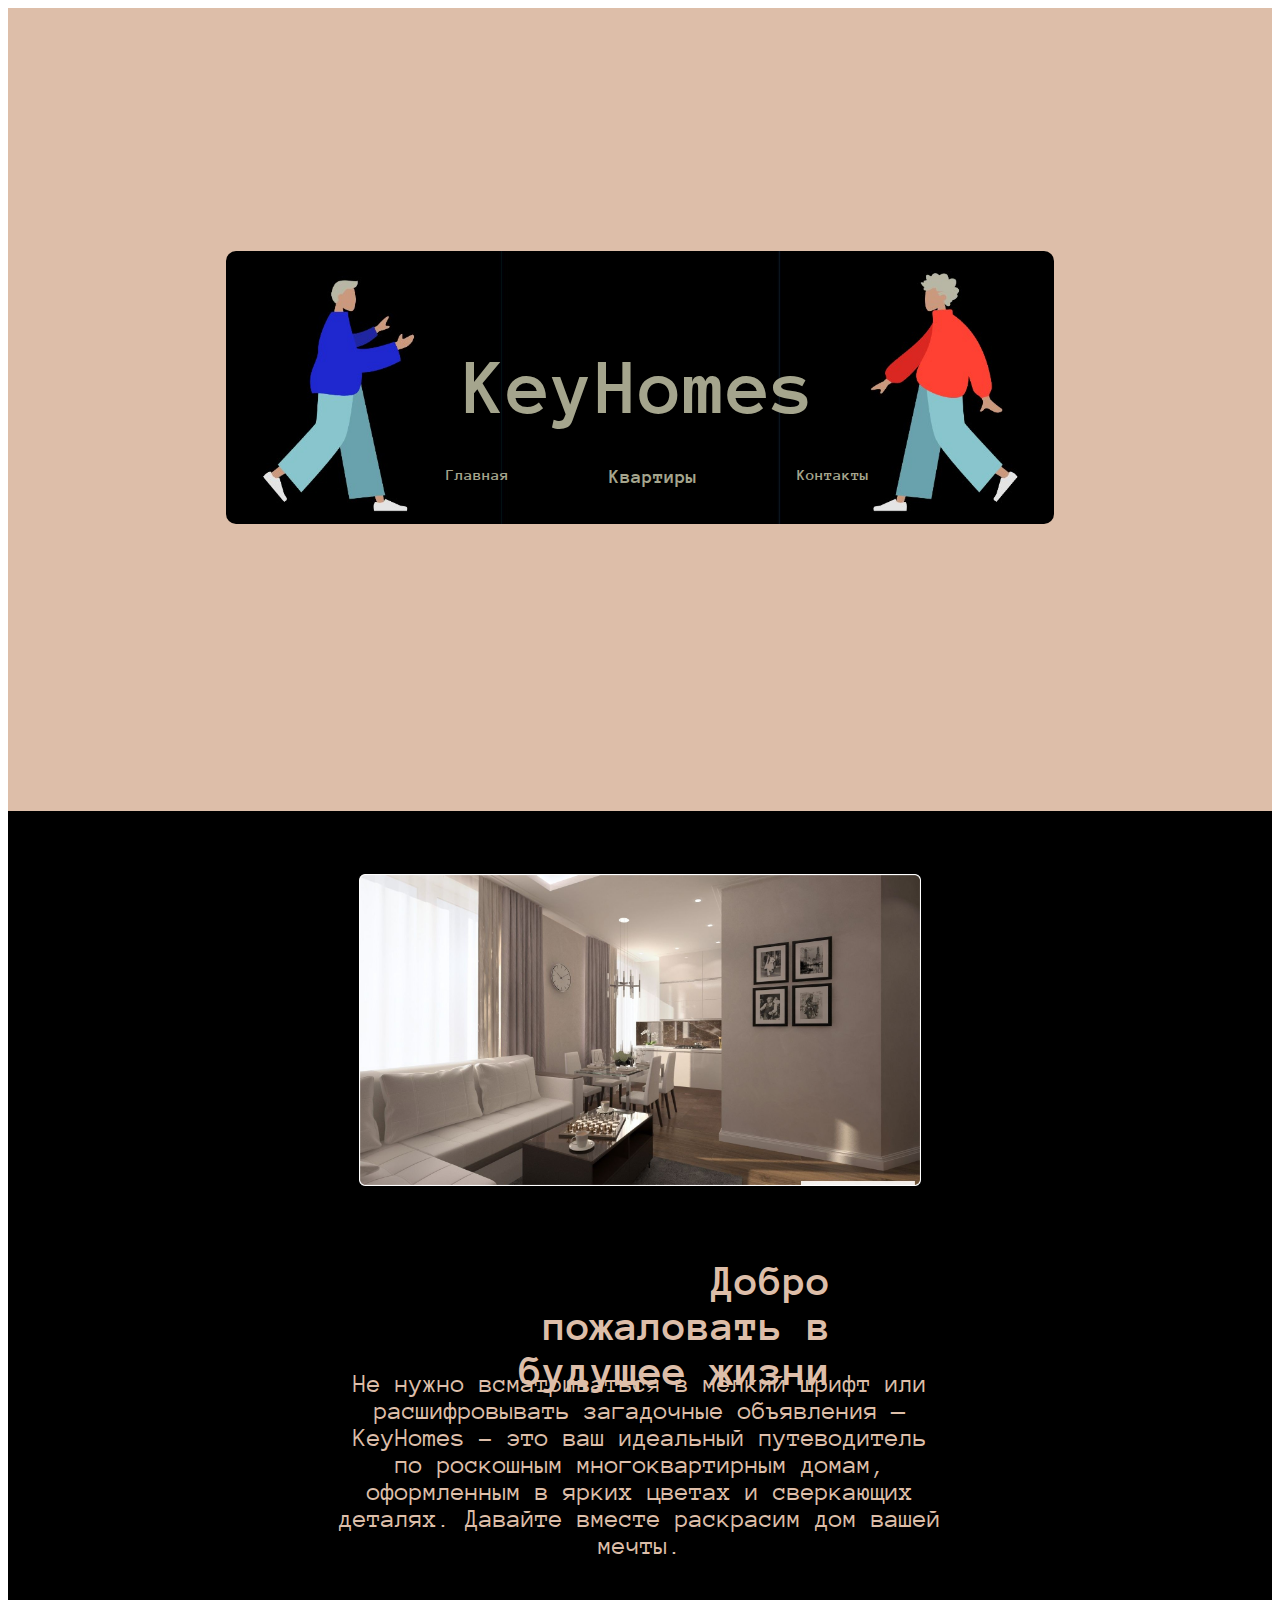
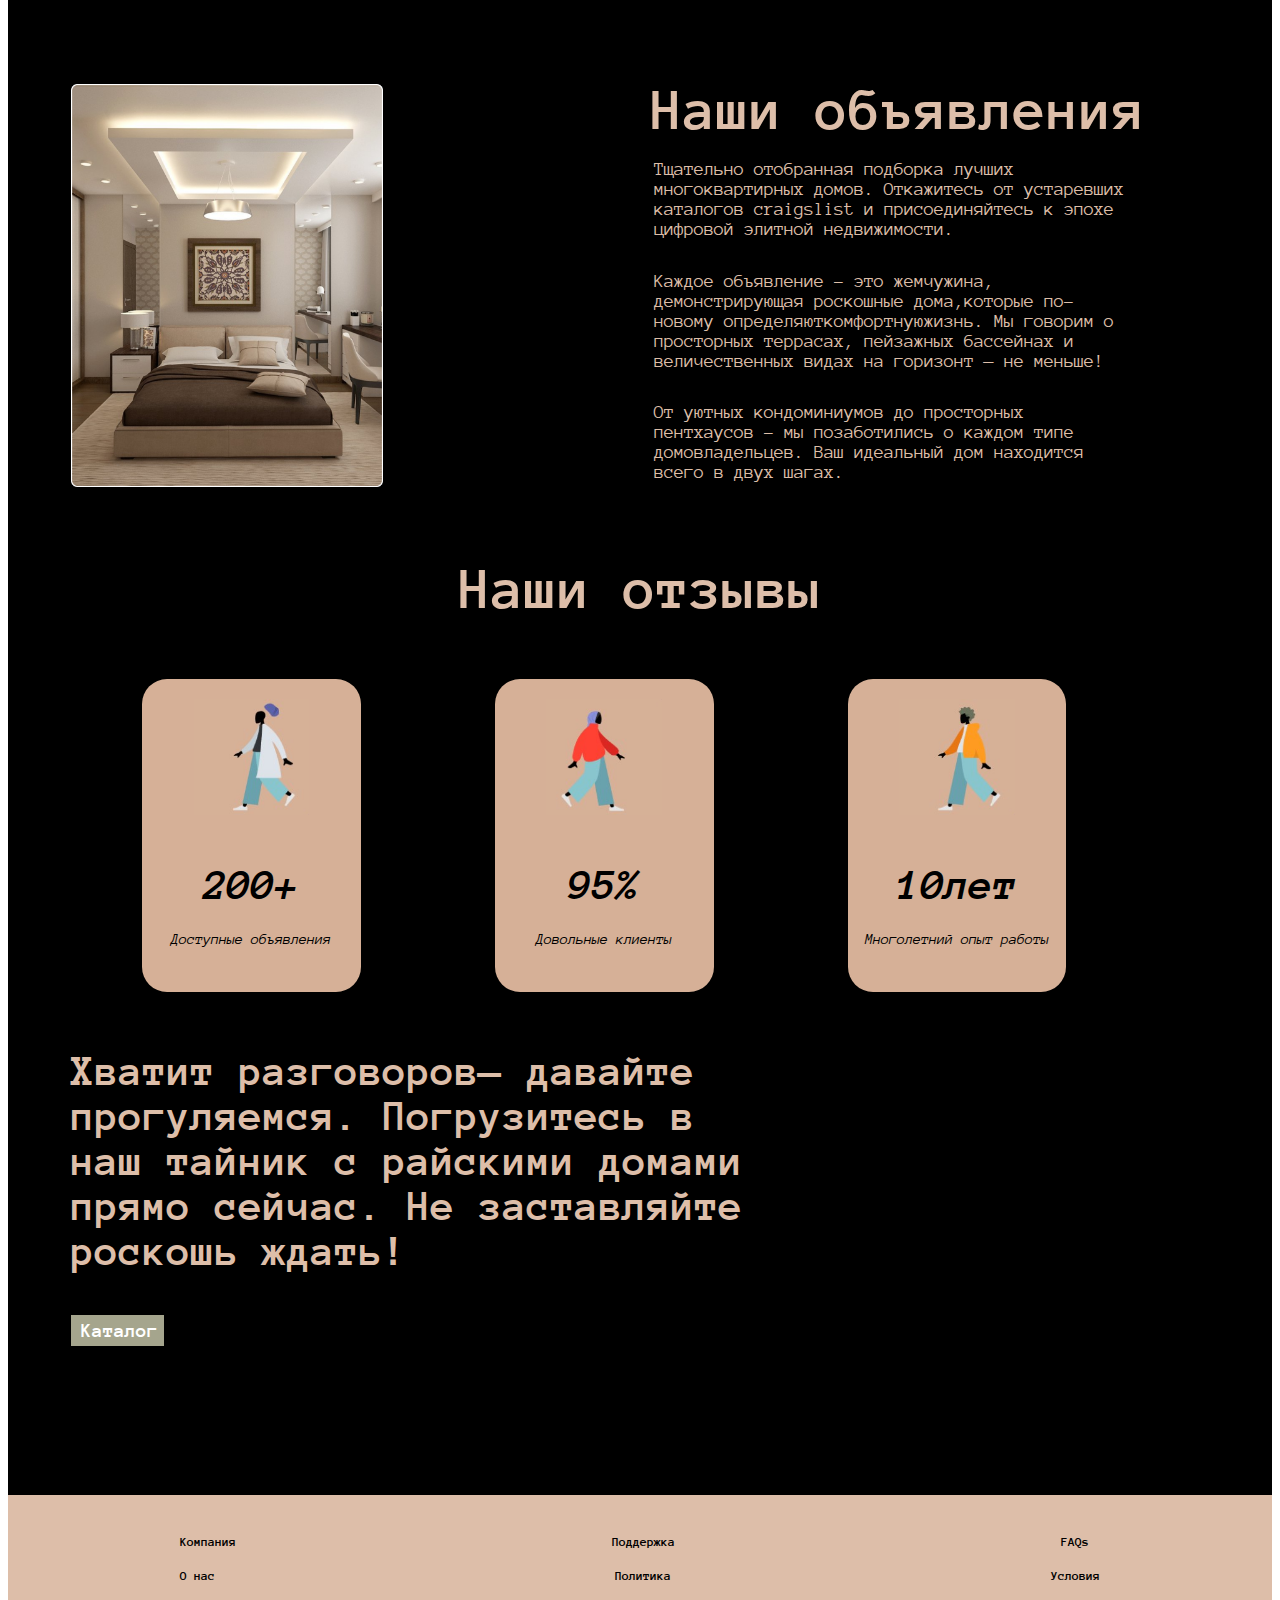
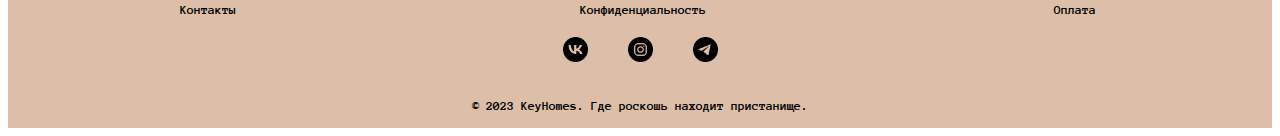
==== index.html @ 6731a64d "Add files via upload" ====
<!DOCTYPE html>
<html lang="en">
<head>
    <meta charset="UTF-8">
    <meta name="viewport" content="width=device-width, initial-scale=1.0">
    <title>KeyHomes</title>
    <link rel="stylesheet" href="style/stylemain.css">
</head>
<body>
    <div class="main">
        <div class="black">
            <p class="main-h">KeyHomes</p>
            <div class="main-nav">
                <ul class="ul-main">
                    <li class="nav-p">Главная</li>
                    <li class="nav-p"><a href="/indexsecond.html">Квартиры</a></li>
                    <li class="nav-p pp">Контакты</li>
                </ul>
            </div>
        </div>
        
    </div>
    <div class="info-first">
        <div class="first">
            <img src="image/fist.png" alt="first-img" class="first-img">
        </div>
        <div class="div-p1">
            <div class="iii">
                <p class="p11">Добро пожаловать
                    в будущее жизни</p>
            </div>
            <div class="ii">
                <p class="p1">Не нужно всматриваться
                    в мелкий шрифт или
                    расшифровывать загадочные
                    объявления — KeyHomes -
                    это ваш идеальный 
                    путеводитель по роскошным
                    многоквартирным домам,
                    оформленным в ярких цветах
                    и сверкающих деталях.
                    Давайте вместе раскрасим 
                    дом вашей мечты.</p>
            </div>
            
                
        </div>
        
        
    </div>
    <div class="anno">
        <div class="anno-img">
            <img src="image/anno.png" alt="" class="img-annno">
        </div>
        <div class="h2">
            <p class="h222" >Наши объявления</p>
        </div>
        <div class="gg">
            <p class="p2 gg"><br><br><br><br>Тщательно отобранная подборка
                лучших многоквартирных домов.
                Откажитесь от устаревших
                каталогов craigslist и
                присоединяйтесь к эпохе
                цифровой элитной недвижимости.</p>
            <p class="p22 gg">Каждое объявление - это жемчужина,
                демонстрирующая роскошные дома,которые
                по-новому определяюткомфортнуюжизнь.
                Мы говорим о просторных террасах,
                пейзажных бассейнах и величественных
                видах на горизонт — не меньше!</p>
            <p class="p222 gg">
                От уютных кондоминиумов до просторных
                пентхаусов - мы позаботились о каждом
                типе домовладельцев. Ваш идеальный дом
                находится всего в двух шагах.
            </p>
        </div>
        

    </div>
    <div class="reviews">
        <div class="h33">
            <p class="h3">Наши отзывы</p>
        </div>
        <div class="card">
            <div class="cards">
                <img src="image/1.png" alt="" class="cardss">
                <p class="card-p firstt">200+</p>
                <p class="card-pp firsttt">Доступные объявления</p>
            </div>
            <div class="cards">
                <img src="image/2.png" alt="" class="cardss">
                <p class="card-p second">95%</p>
                <p class="card-pp secondd">Довольные клиенты</p>
            </div>
            <div class="cards">
                <img src="image/3.png" alt="" class="cardss">
                <p class="card-p third">10лет</p>
                <p class="card-pp thirdd">Многолетний опыт работы</p>
            </div>
        </div>
    </div>
    <div class="catalog">
        <p class="catalog-p">Хватит разговоров—
            давайте прогуляемся.
            Погрузитесь в наш
            тайник с райскими
            домами прямо сейчас.
            Не заставляйте роскошь ждать!</p>
        <div class="cat-div">
            <p class="cat-p"><a class="aa" href="/indexsecond.html">Каталог</a></p>
        </div>
    </div>
    <footer class="fooo">
        <div class="foo">
            <div class="uli">
                <ul class="ull">
                    <li class="foo-ul1">Компания</li>
                    <li class="foo-ul1">О нас</li>
                    <li class="foo-ul1">Контакты</li>
                </ul>
            </div>
            <div class="h22 uli">
                <ul class="ull">
                    <li class="foo-ul2">Поддержка</li>
                    <li class="foo-ul2">Политика</li>
                    <li class="foo-ul2">Конфиденциальность</li>
                </ul>
            </div>
            <div class="uli">
                <ul class="ull">
                    <li class="foo-ul3">FAQs</li>
                    <li class="foo-ul3">Условия</li>
                    <li class="foo-ul3">Оплата</li>
                </ul>
            </div>
        </div>
        <div class="lll">
            <ul class="socc">
                <li class="kkk"><img src="image/soc1.png" alt="" class="soc soc1"></li>
                <li><img src="image/soc2.png" alt="" class="soc"></li>
                <li><img src="image/soc3.png" alt="" class="soc"></li>
            </ul>
        </div>
        <p class="foo-p">
            © 2023 KeyHomes. Где роскошь находит пристанище.
        </p>
    </footer>
</body>
</html>
---- style/stylemain.css ----
@import url('https://fonts.googleapis.com/css2?family=Anonymous+Pro:ital,wght@0,400;0,700;1,400;1,700&display=swap');
*{

    --clr-main: #DDBEA9;
    --clr-sec: #A5A58D;
    --clr-black: #000000;

    --fw-r:400;
    --fw-b:700;

    --fs-h1:4rem;
    --fs-h2:2.1875rem;


    font-size: 32px;
    font-family: "Anonymous Pro", monospace;

}
ul{
    display: flex;
    list-style-type:none;
}
.main{
    height: 32rem;
    width: 100%;
    background-color:var(--clr-main);
    padding-top: 8.15625rem;
}
.black{
    
    background-image: url("/image/222.png") ;
    background-repeat: no-repeat;
    background-size: cover;
    margin-left: auto;
    margin-right: auto;
    border-radius: 10px;
    height: 13.625rem;
    width: 41.4rem;
    max-width: 100%; 
    box-sizing: border-box;   

    
}
.main-nav{
    margin-top: -2.09375rem;
}

.main-h{
    text-align: center;
    padding-top: 4.78125rem;
    color: var(--clr-sec);
    font-weight: var(--fw-b);
    font-size: var(--fs-h1);
}

.nav-p{
    margin-left: 9rem;
    margin-right: -4rem;
    color: var(--clr-sec);
    font-weight: var(--fw-b);
    font-size: 0.8rem;

}
.info-first{
    width: 100%;
    background-color: var(--clr-black);
    height: 41.375rem;
}

.first{
    text-align: center;
    padding-top: 3.125rem;
}
.first-img{
    width: 28.125rem;
    height: 15.625rem;
}

.div-p1{
    display: flex;
    flex-direction: column;
    align-items: center;
}

.p1 {
    color: var(--clr-main);
    width: 30.21875rem;
    font-weight: 400;
    text-align: center;
    font-size: 1.3rem;
    margin-top: -1rem;
}
.p11{
    color: var(--clr-main);
    width: 19.125rem;
    font-weight: 700;
    font-size: var(--fs-h2);
    height: 4.375rem;
    text-align: right;
    margin-top: 3.4375rem;
}
.anno{
    width: 100%;
    height: 25rem;
    background-color: var(--clr-black);
    display: flex;
}

.anno-img{
    margin-left: 3.125rem;
    
}
.img-annno{
    margin-top: 2.25rem;
    width: 15.625rem;
    height: 20.15625rem;
}
.h2 {
    color: var(--clr-main);
    font-size: 3rem;
    font-weight: var(--fw-b);
    margin-top: -1rem;
    margin-left: 13.4rem;
    width: 25rem;
    height: 2.1875rem;
}
.h222{
    color: var(--clr-main);
    font-size: 3rem;
    font-weight: var(--fw-b);
    width: 25rem;
    height: 2.1875rem; 
}
.p2 {
    color: var(--clr-main);
    font-weight: var(--fw-r);
    font-size: 0.9375rem;
    height: 5.625rem;
    width: 23.5312rem;
    margin-left: -24.85rem;
    margin-top: 2rem;
}
.p22{
    color: var(--clr-main);
    font-weight: var(--fw-r);
    font-size: 0.9375rem;
    height: 5.625rem;
    width: 23.5312rem;
    margin-left: -24.85rem;
    margin-top: 4rem;
}
.p222{
    color: var(--clr-main);
    font-weight: var(--fw-r);
    font-size: 0.9375rem;
    height: 5.625rem;
    width: 23.5312rem;
    margin-left: -24.85rem;
    margin-top: 0rem;
}
.reviews{
    width: 100%;
    height: 22.65rem;
    background-color: var(--clr-black);
    margin-top: -3.02rem;
}
.h3{
    color: var(--clr-main);
    font-size: 3rem;
    font-weight: var(--fw-b);
    padding-top: 1rem;
    text-align: center;
   
    
}

.cards{
    background-color: #D6B097;
    width: 10.9375rem;
    height: 15.625rem;
    margin-left: 6.7rem;
    border-radius: 1.25rem;
    text-align: center;
    
}
.card{
    display: flex;
}
.cardss{
    margin-top: 1rem;
    width:  5.78125rem ;
    height: 5.78125rem ;
}
.card-p{
    font-size: 2.1875rem;
    font-family: "Anonymous Pro", monospace;
    font-weight: 700;
    font-style: italic;
}
.card-pp{
    font-family: "Anonymous Pro", monospace;
    font-weight: 400;
    font-style: italic;
    font-size: 0.75rem;
    margin-top: -1rem;
}

.second{
    margin-left: 0;
}
.secondd{
    margin-left: 0;
}

.third{
    margin-left: 0;
}
.thirdd{
    margin-left: 0;
}
.catalog{
    height: 25.3125rem;
    width: 100%;
    background-color: var(--clr-black);
    margin-top: -2.3rem;
}
.catalog-p{
    font-weight: var(--fw-b);
    font-size: 2.1875rem;
    color:var(--clr-main);
    width: 34.65625rem;
    height: 13.125rem;
    margin-left: 3.125rem;
    padding-top: 3rem;
}
.cat-div{
    background-color: var(--clr-sec);
    height: 1.5625rem;
    width: 4.6875rem;
    margin-left: 3.125rem;
    margin-top: -2rem;
}
.cat-p{
    color: white;
    font-weight: 700;
    padding-left: 0.5rem;
    padding-top: 0.21875rem;
}
.aa{
    color: white;
}
a{
    border:0;
    outline: none;
    text-decoration: none;
    color: var(--clr-sec);
}
.fooo{
    background-color: var(--clr-main);
    height: 11.625rem;
}
.foo{
    display: flex;
    width: 100%;
    justify-content: center;
}
.ull{
    display: block;
    padding-left: 0;
}
.foo-ul1{
    font-weight: 700;
    font-size: 0.625rem;
    padding-top: 1rem;
}
.foo-ul2{
    text-align: center;
    font-weight: 700;
    font-size: 0.625rem;
    padding-top: 1rem;
}
.foo-ul3{
    text-align: center;
    font-weight: 700;
    font-size: 0.625rem;
    padding-top: 1rem;
}
.uli{
    margin-left: auto;
    margin-right: auto;
}
.socc{
    margin-top: 0rem;
    padding-left: 0;
}
.soc{
    padding-left: 2rem;
    width: 1.25rem;
    height: 1.25rem;
}
.foo-p{
    font-size: 0.625rem;
    font-weight: 700;
    text-align: center;



}
.h22{
    display: flex;
    align-items: center;
    justify-content: center;
}
.lll{
    margin: auto;
    display: flex;
    align-items: center;
    justify-content: center;
}
.kkk{
    padding-left: 0;
}
.soc1{
    padding-left: 0;
}
@media(max-width:1840px){
    *{
         font-size: 31px;
     }
}
@media(max-width:1780px){
    *{
        font-size: 30px;
    }
}
@media(max-width:1720px){
    *{
        font-size: 29px;
    }
}
@media(max-width:1680px){
    *{
        font-size: 28px;
    }
}
@media(max-width:1620px){
    *{
        font-size: 27px;
    }
}
@media(max-width:1580px){
    *{
        font-size: 26px;
    }
}
@media(max-width:1520px){
    *{
        font-size: 25px;
    }
}
@media(max-width:1480px){
    *{
        font-size: 24px;
    }
}
@media(max-width:1420px){
    *{
        font-size: 23px;
    }
}
@media(max-width:1380px){
    *{
        font-size: 22px;
    }
}
@media(max-width:1320px){
    *{
        font-size: 21px;
    }
}
@media(max-width:1280px){
    *{
        font-size: 20px;
    }
}
@media(max-width:1220px){
    *{
        font-size: 19px;
    }
}
@media(max-width:1180px){
    *{
        font-size: 18px;
    }
}
@media(max-width:1120px){
    *{
        font-size: 17px;
    }
}
@media(max-width:1080px){
    *{
        font-size: 16px;
    }
}
@media(max-width:1020px){
    *{
        font-size: 15px;
    }
}
@media(max-width:980px){
    *{
        font-size: 14px;
    }
}
@media(max-width:920px){
    *{
        font-size: 13px;
    }
}
@media(max-width:880px){
    *{
        font-size: 12px;
    }
}
@media(max-width:820px){
    *{
        font-size: 11px;
    }
}
@media(max-width:768px){
    *{
        font-size: 13px;
    }
    .card {
        display: flex;
        flex-wrap: wrap;
        flex-direction: column;
    }
    .cards {
        background-color: #D6B097;
        width: 20.9375rem;
        height: 26.625rem;
        margin-left: 6.7rem;
        border-radius: 1.25rem;
        margin-top: 2rem;
        margin-left: auto;
        margin-right: auto;
    }
    .reviews {
        width: 100%;
        height: 60.65rem;
        background-color: var(--clr-black);
        margin-top: -3.02rem;
    }
    .catalog {
        height: 26.3125rem;
        width: 100%;
        background-color: var(--clr-black);
        margin-top: -3rem;
    }
    .catalog-p {
        font-weight: var(--fw-b);
        font-size: 2.6rem;
        color: var(--clr-main);
        width: 40.65625rem;
        height: 13.125rem;
        margin-left: 3.125rem;
        padding-top: 6rem;
    }
    .card-p{
        font-size: 3.1875rem;
        font-family: "Anonymous Pro", monospace;
        font-weight: 700;
        font-style: italic;
    }
    .card-pp {
        font-family: "Anonymous Pro", monospace;
        font-weight: 400;
        font-style: italic;
        font-size: 1.75rem;
    }
    .cat-p{
        color: white;
        font-weight: 700;
        text-align: center;
        padding-top: 0.21875rem;
    }
    .p11 {
        color: var(--clr-main);
        width: 31rem;
        font-weight: 700;
        font-size: 3rem;
        /* margin-left: 1rem; */
        /* margin-right: -1rem; */
        height: 4.375rem;
        text-align: right;
        margin-top: 3.4375rem;
        text-align: center;
    }
    .p1 {
        color: var(--clr-main);
        font-weight: 400;
        margin-top: 1rem;
        font-size: 2rem;
        width: 46rem;
    }
    .fooo{
        background-color: var(--clr-main);
        height: 11.625rem;
    }
    
    .p2 {
        color: var(--clr-main);
        font-weight: var(--fw-r);
        font-size: 2rem;
        height: 5.625rem;
        width: 43.5312rem;
        margin-left: 5.15rem;
        margin-top: 0rem;
        text-align: left;
    }
    .cat-div{
        background-color: var(--clr-sec);
        height: 3rem;
        width: 9.6875rem;
        margin-left: 3.125rem;
        margin-top: -1rem;
    }
    .aa {
        color: white;
        font-size: 2rem;
    }
    .h2 {
        color: var(--clr-main);
        font-size: 2rem;
        font-weight: var(--fw-b);
        margin-top: 0rem;
        /* margin-left: 2.4rem; */
        width: 25rem;
        height: 2.1875rem;
        text-align: center;
        /* margin-left: 13rem; */
    }
    .p22 {
        color: var(--clr-main);
        font-weight: var(--fw-r);
        font-size: 2rem;
        height: 5.625rem;
        width: 43.5312rem;
        margin-left: 5.15rem;
        margin-top: 14rem;
    }
    .p222 {
        color: var(--clr-main);
        font-weight: var(--fw-r);
        font-size: 2rem;
        height: 5.625rem;
        width: 43.5312rem;
        margin-left: 5.15rem;
        margin-top: 8rem;
    }
    .anno{
        flex-direction: column;
        height: 78rem;
    }
    .anno-img{
        text-align: center;
        margin-left: 0;
        margin-top: 3rem;
        
    }
    .img-annno {
        margin-top: 2.25rem;
        width: 21.625rem;
        height: 25.15625rem;
    }
    .reviews {
        width: 100%;
        height: 90.65rem;
        background-color: var(--clr-black);
        margin-top: -3rem;
    }
    .h222 {
        color: var(--clr-main);
        font-size: 4rem;
        font-weight: var(--fw-b);
        width: 33rem;
        height: 2.1875rem;
        margin-left: -8rem;
    }
    .cardss{
        margin-top: 1rem;
        width:  12.78125rem ;
        height: 12.78125rem ;
    }
    .gg{
        width: 43rem;
    }
    .h2 {
        color: var(--clr-main);
        font-size: 2rem;
        font-weight: var(--fw-b);
        margin-top: 0rem;
        margin-left: 2.4rem;
        width: 25rem;
        height: 2.1875rem;
        margin-left: 13rem;
    }
    .foo {
        display: flex;
        width: 100%;
        margin: 0 auto;
        align-items: center;
        justify-content: center;
    }
    .ull {
        display: block;
        padding-left: 0;
    }
    .foo-ul1 {
        font-weight: 700;
        font-size: 0.625rem;
        padding-top: 1rem;
        margin: auto;
    }
    .foo-ul2 {
        text-align: center;
        font-weight: 700;
        font-size: 0.625rem;
        padding-top: 1rem;
        margin-left: auto;
    }
    .foo-ul3 {
        text-align: center;
        font-weight: 700;
        font-size: 0.625rem;
        padding-top: 1rem;
    }
}
@media(max-width:620px){
    .gg{
        font-size: 1.8rem;
        width: 37rem;
    }
}
@media(max-width:596px){
    .catalog-p {
        font-weight: var(--fw-b);
        font-size: 2.6rem;
        color: var(--clr-main);
        width: 38.65625rem;
        height: 13.125rem;
        margin-left: 3.125rem;
        padding-top: 6rem;
    }
}
@media(max-width:555px){
    *{
        font-size: 10px;
    }
    .nav-p {
        margin-left: 8rem;
        margin-right: -4rem;
        color: var(--clr-sec);
        font-weight: var(--fw-b);
        font-size: 0.8rem;
    }
    
}
@media (max-width: 490px) {
    .p1 {
        color: var(--clr-main);
        font-weight: 400;
        margin-top: 1rem;
        font-size: 1.8rem;
        width: 38rem;
    }

}
@media (max-width: 426px) {
    .catalog-p {
        font-weight: var(--fw-b);
        font-size: 2.4rem;
        color: var(--clr-main);
        width: 34.65625rem;
        height: 13.125rem;
        margin-left: 3.125rem;
        padding-top: 6rem;
    }
    .p1 {
        font-size: 1.6rem;
        width: 33rem;
    }
    
}
@media (max-width: 380px) {
    .catalog-p {
        font-weight: var(--fw-b);
        font-size: 2.4rem;
        color: var(--clr-main);
        width: 33.65625rem;
        height: 13.125rem;
        margin-left: 3.125rem;
        padding-top: 6rem;
    }
    .cat-div {
        background-color: var(--clr-sec);
        height: 3rem;
        width: 9.6875rem;
        margin-left: 3.125rem;
        margin-top: 0rem;
    }
    .h2 {
        margin-left: auto;
        font-size: 1.8rem;
    }
    .h222 {
        font-size: 3rem;
    }
    .gg {
        font-size: 1.6rem;
        width: 27rem;
    }
    .p222 {
        margin-top: 10rem;
    }
    .p1 {
        color: var(--clr-main);
        font-weight: 400;
        margin-top: 1rem;
        font-size: 1.6rem;
        width: 32rem;
    }
}



@media (max-width: 320px) {
    *{
        font-size: 6px;
    }
    .catalog-p {
        font-weight: var(--fw-b);
        font-size: 2.6rem;
        color: var(--clr-main);
        width: 48.65625rem;
        height: 13.125rem;
        margin-left: 3.125rem;
        padding-top: 6rem;
    }
}
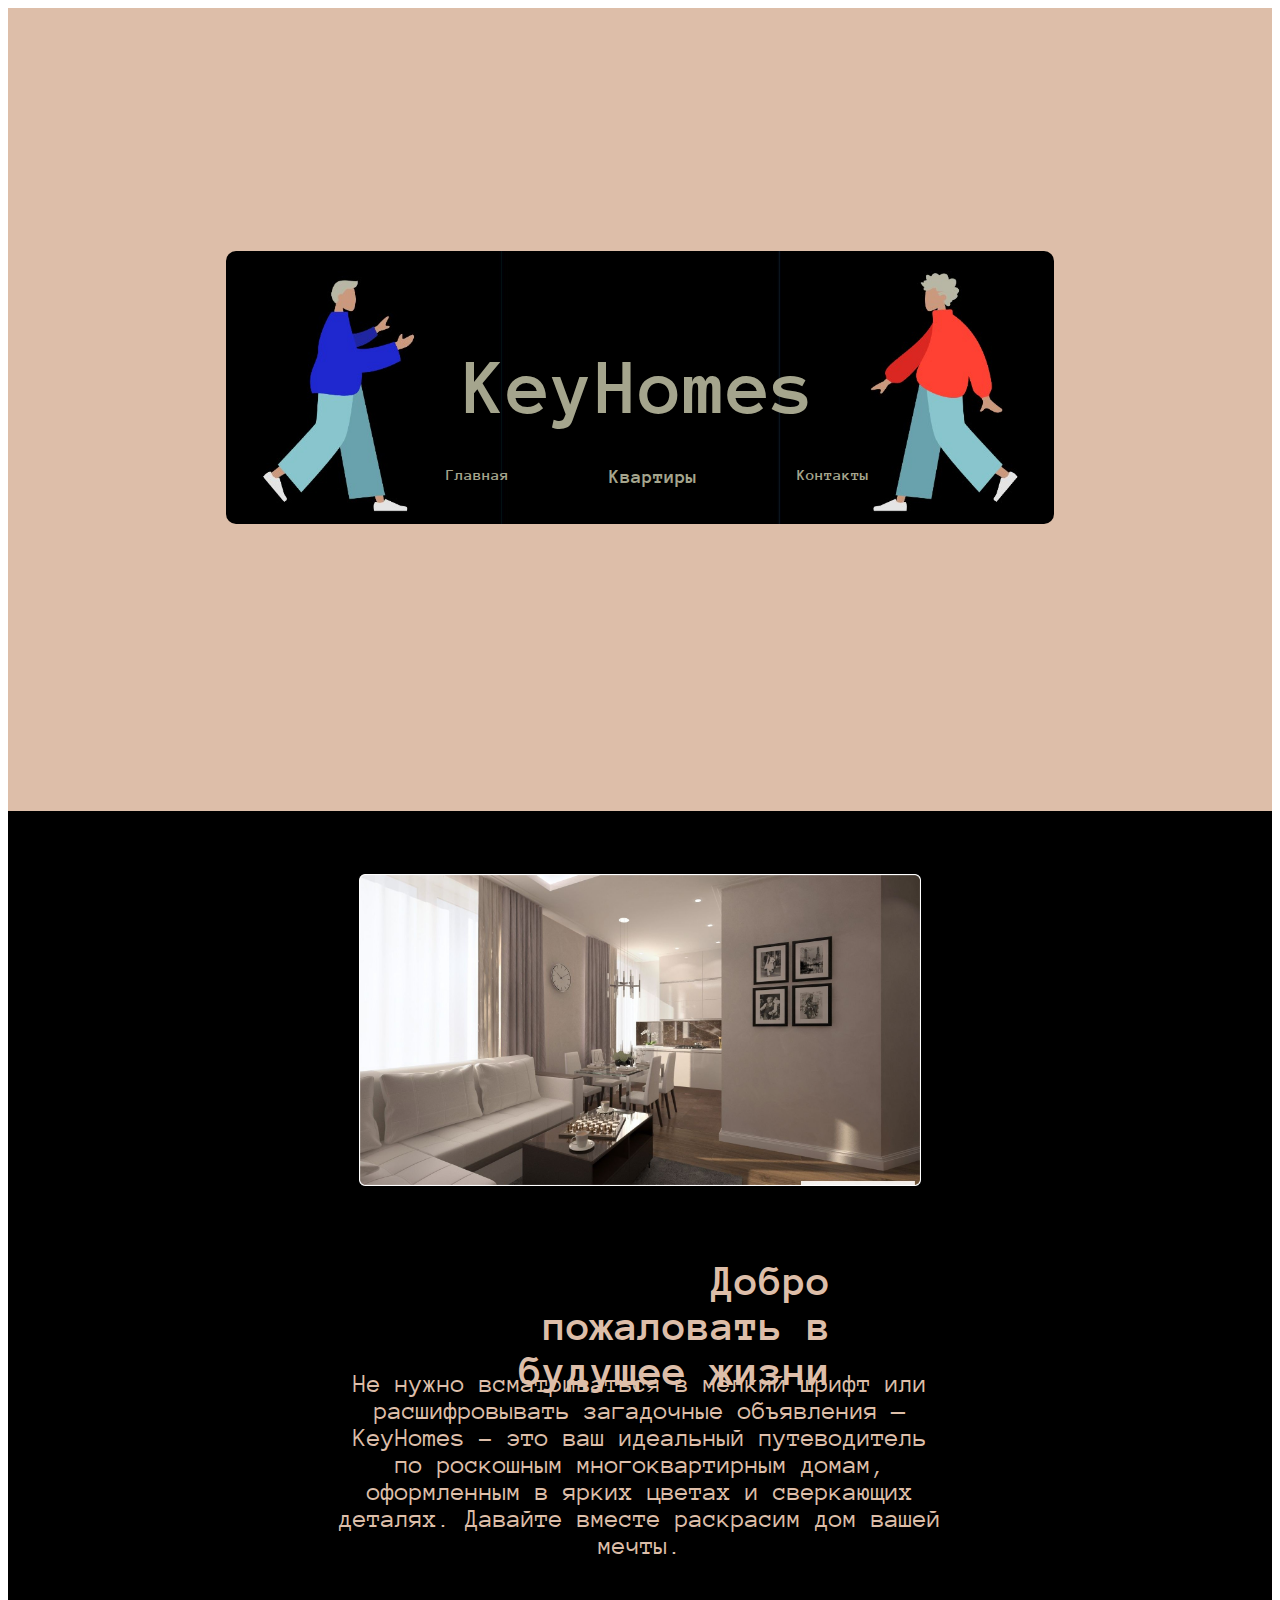
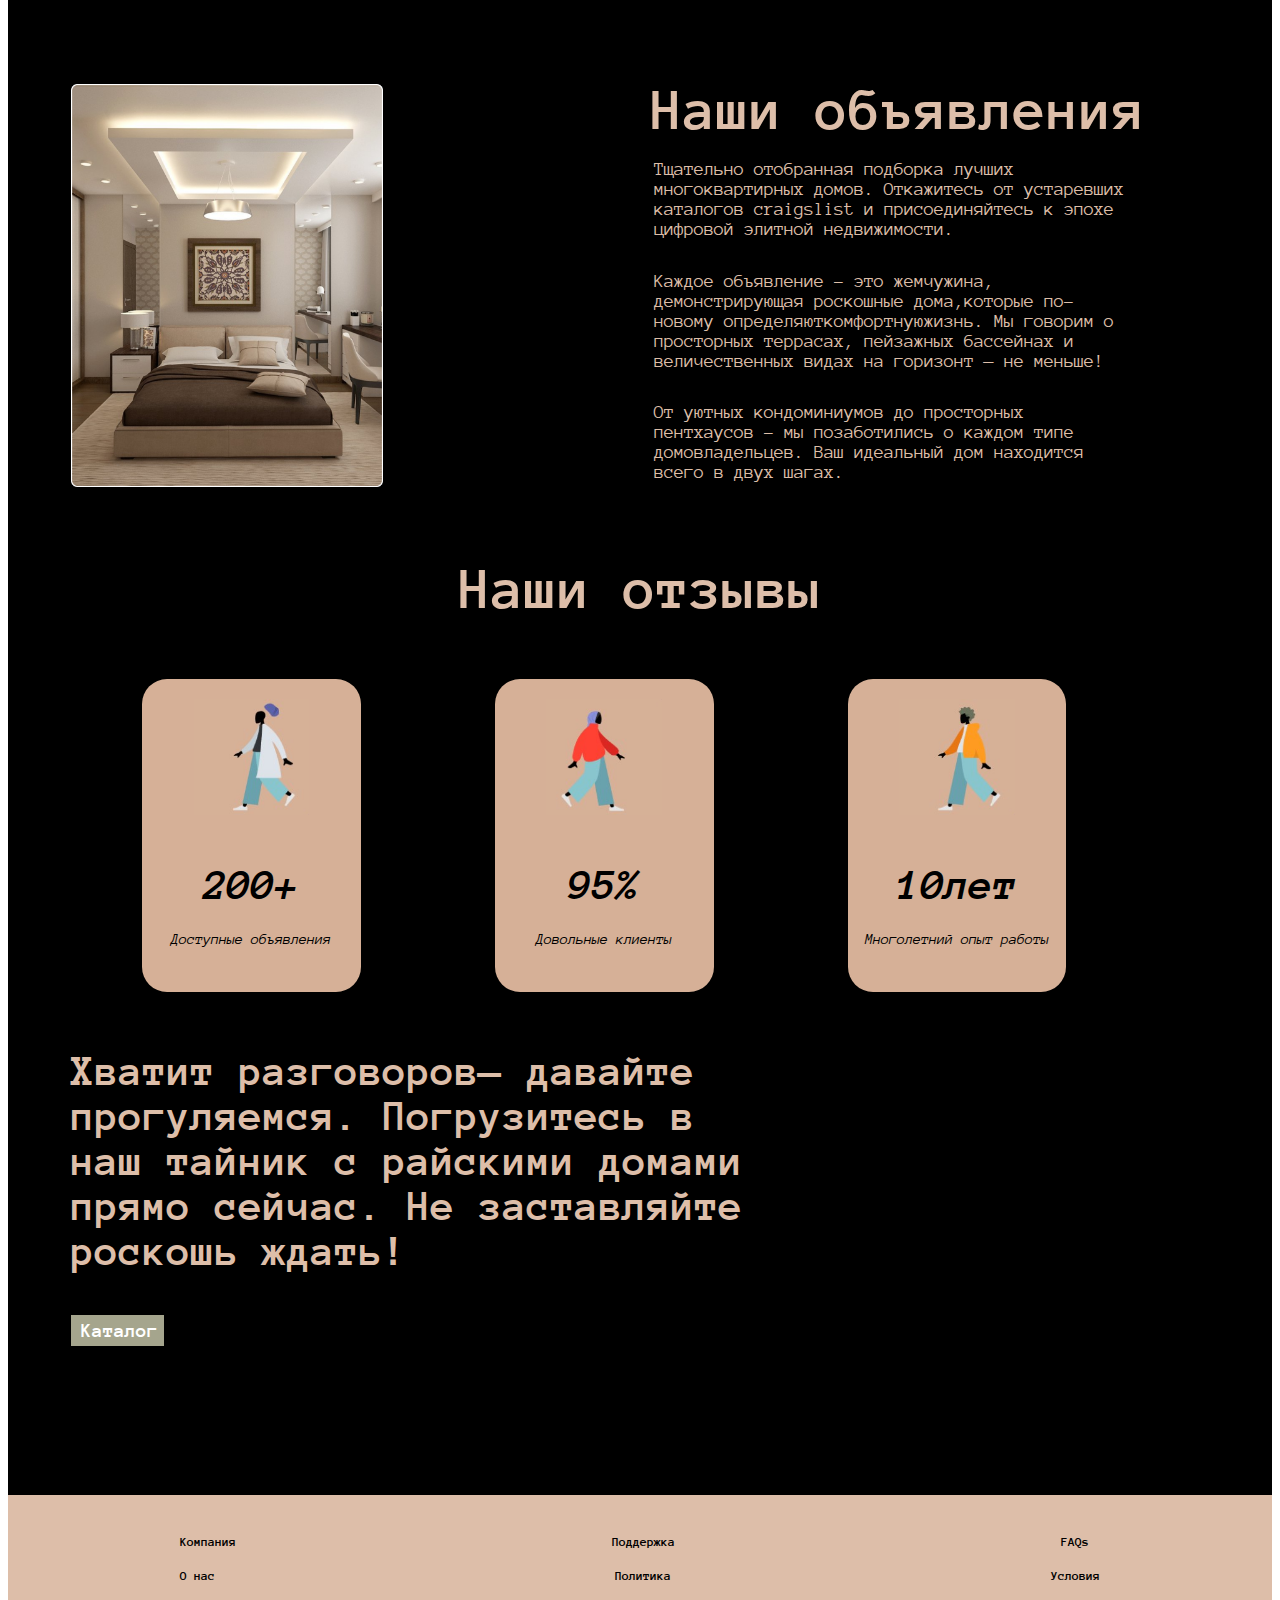
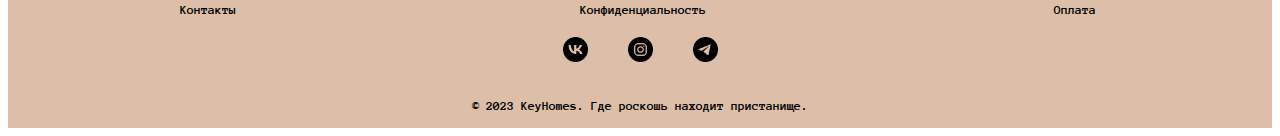
==== commit d05a12bc: "Add files via upload" ====
--- a/index.html
+++ b/index.html
@@ -13,7 +13,7 @@
             <div class="main-nav">
                 <ul class="ul-main">
                     <li class="nav-p">Главная</li>
-                    <li class="nav-p"><a href="/indexsecond.html">Квартиры</a></li>
+                    <li class="nav-p"><a href="indexsecond.html">Квартиры</a></li>
                     <li class="nav-p pp">Контакты</li>
                 </ul>
             </div>
--- a/style/stylemain.css
+++ b/style/stylemain.css
@@ -28,7 +28,7 @@
 }
 .black{
     
-    background-image: url("/image/222.png") ;
+    background-image: url("../image/123.jpg");
     background-repeat: no-repeat;
     background-size: cover;
     margin-left: auto;
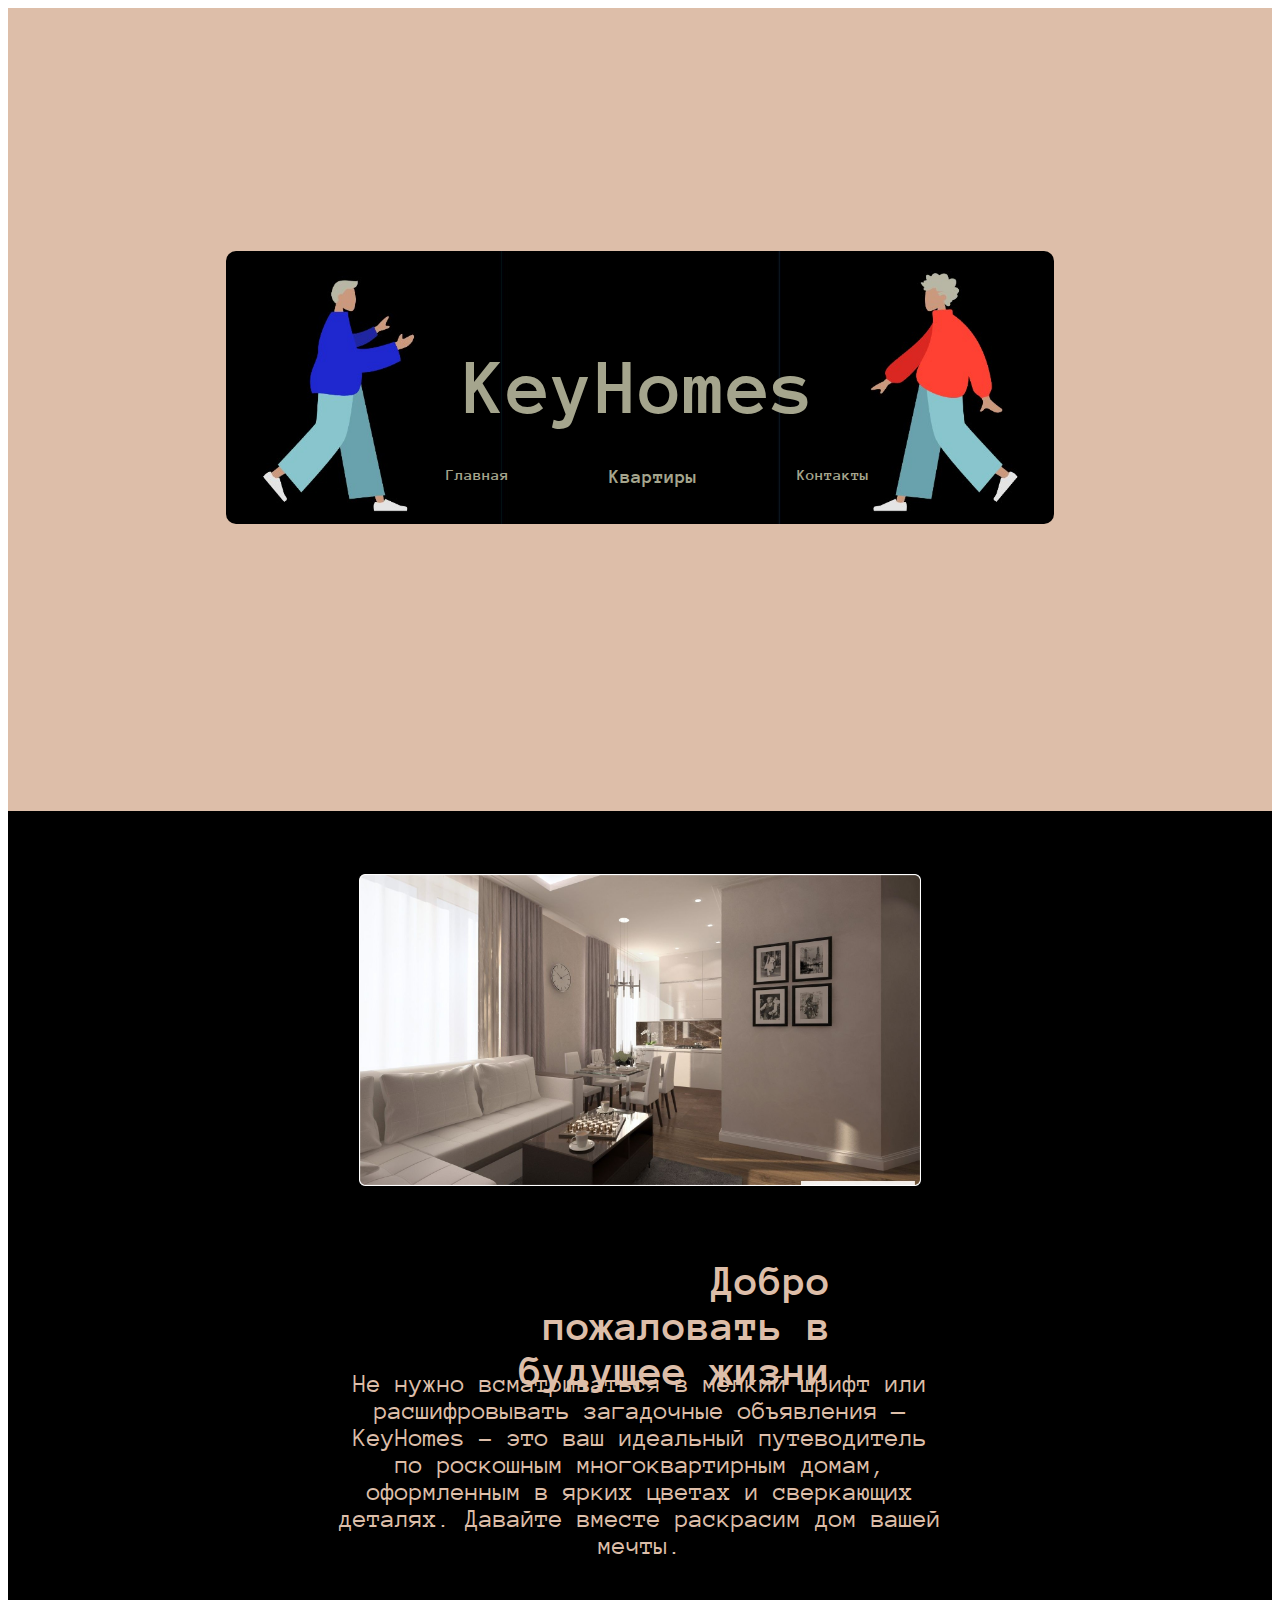
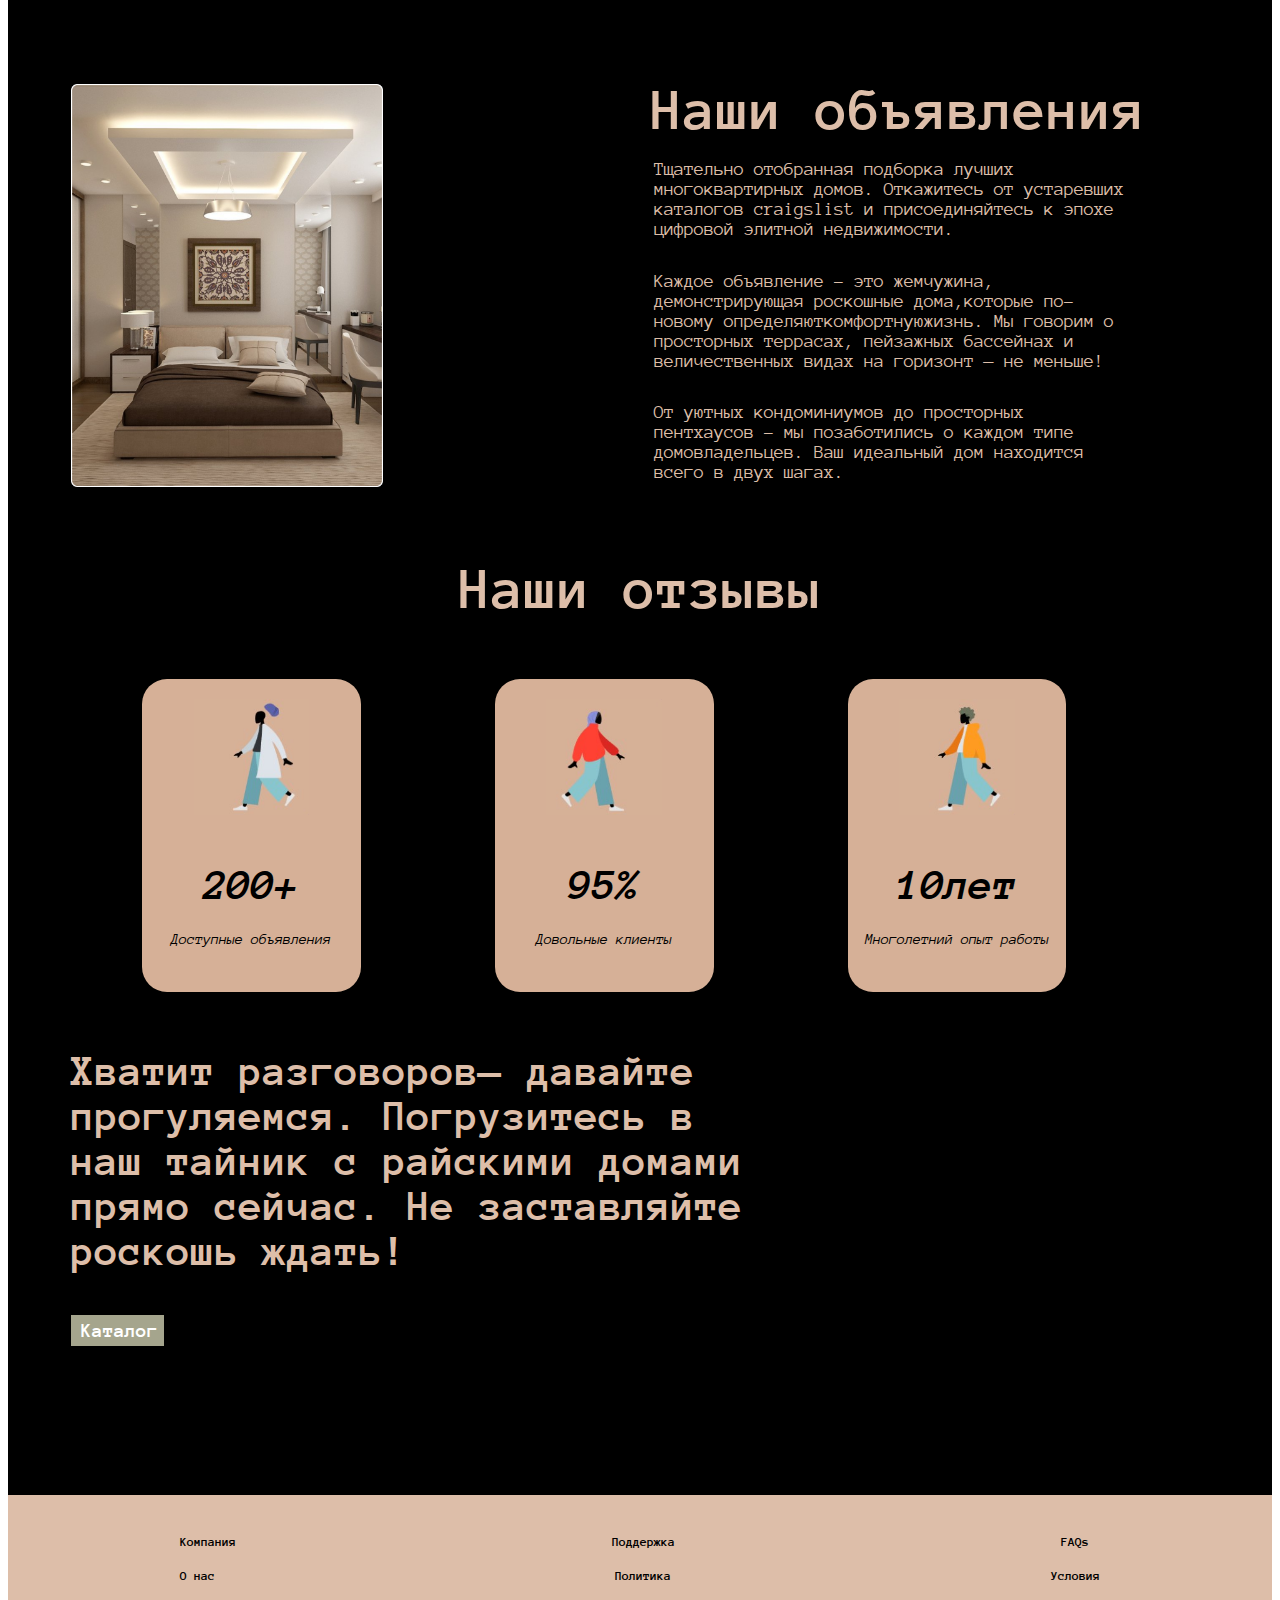
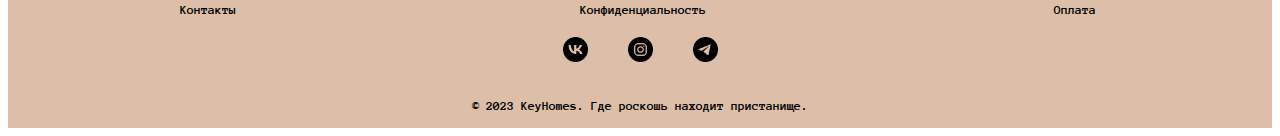
==== commit 8e1df5e7: "Update index.html" ====
--- a/index.html
+++ b/index.html
@@ -108,7 +108,7 @@
             домами прямо сейчас.
             Не заставляйте роскошь ждать!</p>
         <div class="cat-div">
-            <p class="cat-p"><a class="aa" href="/indexsecond.html">Каталог</a></p>
+            <p class="cat-p"><a class="aa" href="indexsecond.html">Каталог</a></p>
         </div>
     </div>
     <footer class="fooo">
@@ -147,4 +147,4 @@
         </p>
     </footer>
 </body>
-</html>+</html>
--- a/style/stylemain.css
+++ b/style/stylemain.css
@@ -28,7 +28,7 @@
 }
 .black{
     
-    background-image: url("../image/123.jpg");
+    background-image: url("../image/aboba.png");
     background-repeat: no-repeat;
     background-size: cover;
     margin-left: auto;
@@ -750,3 +750,9 @@
         padding-top: 6rem;
     }
 }
+@media (max-width: 380px) {
+    .h222 {
+        font-size: 3rem;
+        margin-left: -25rem;
+    }
+}
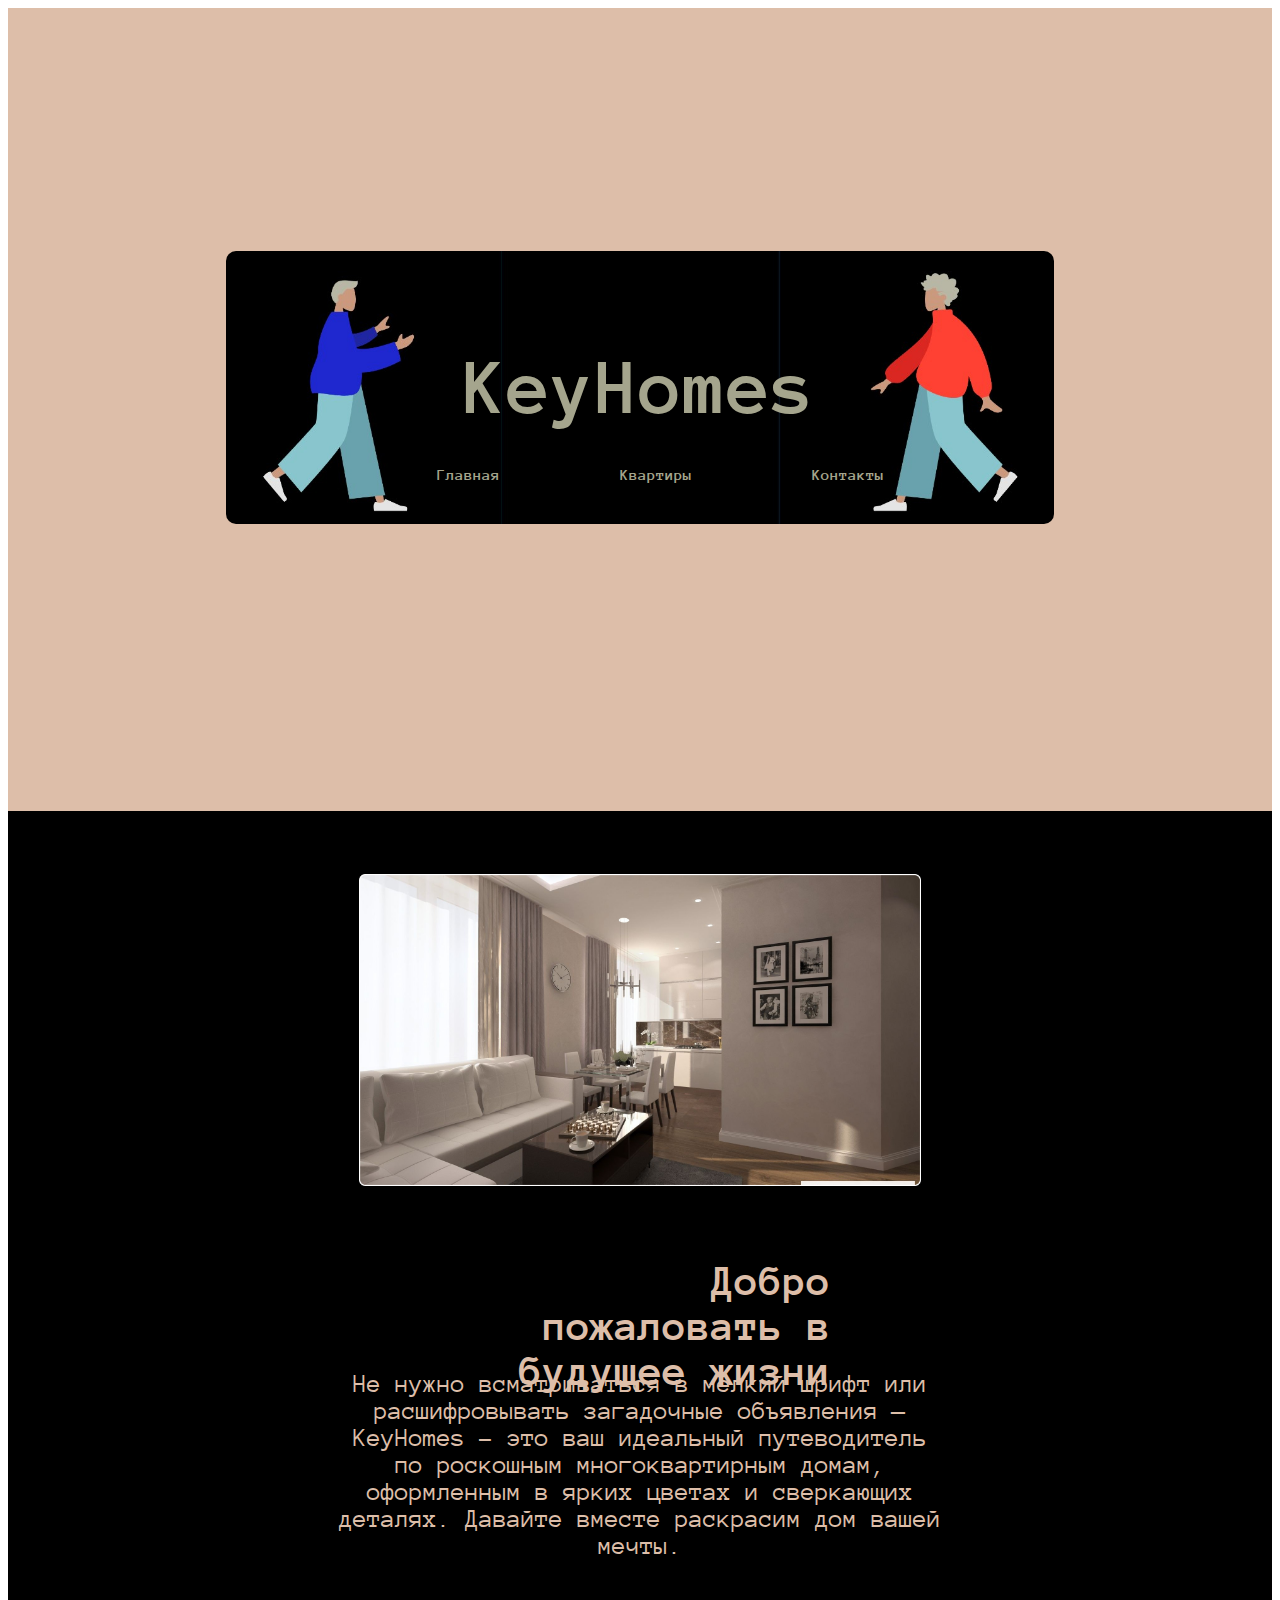
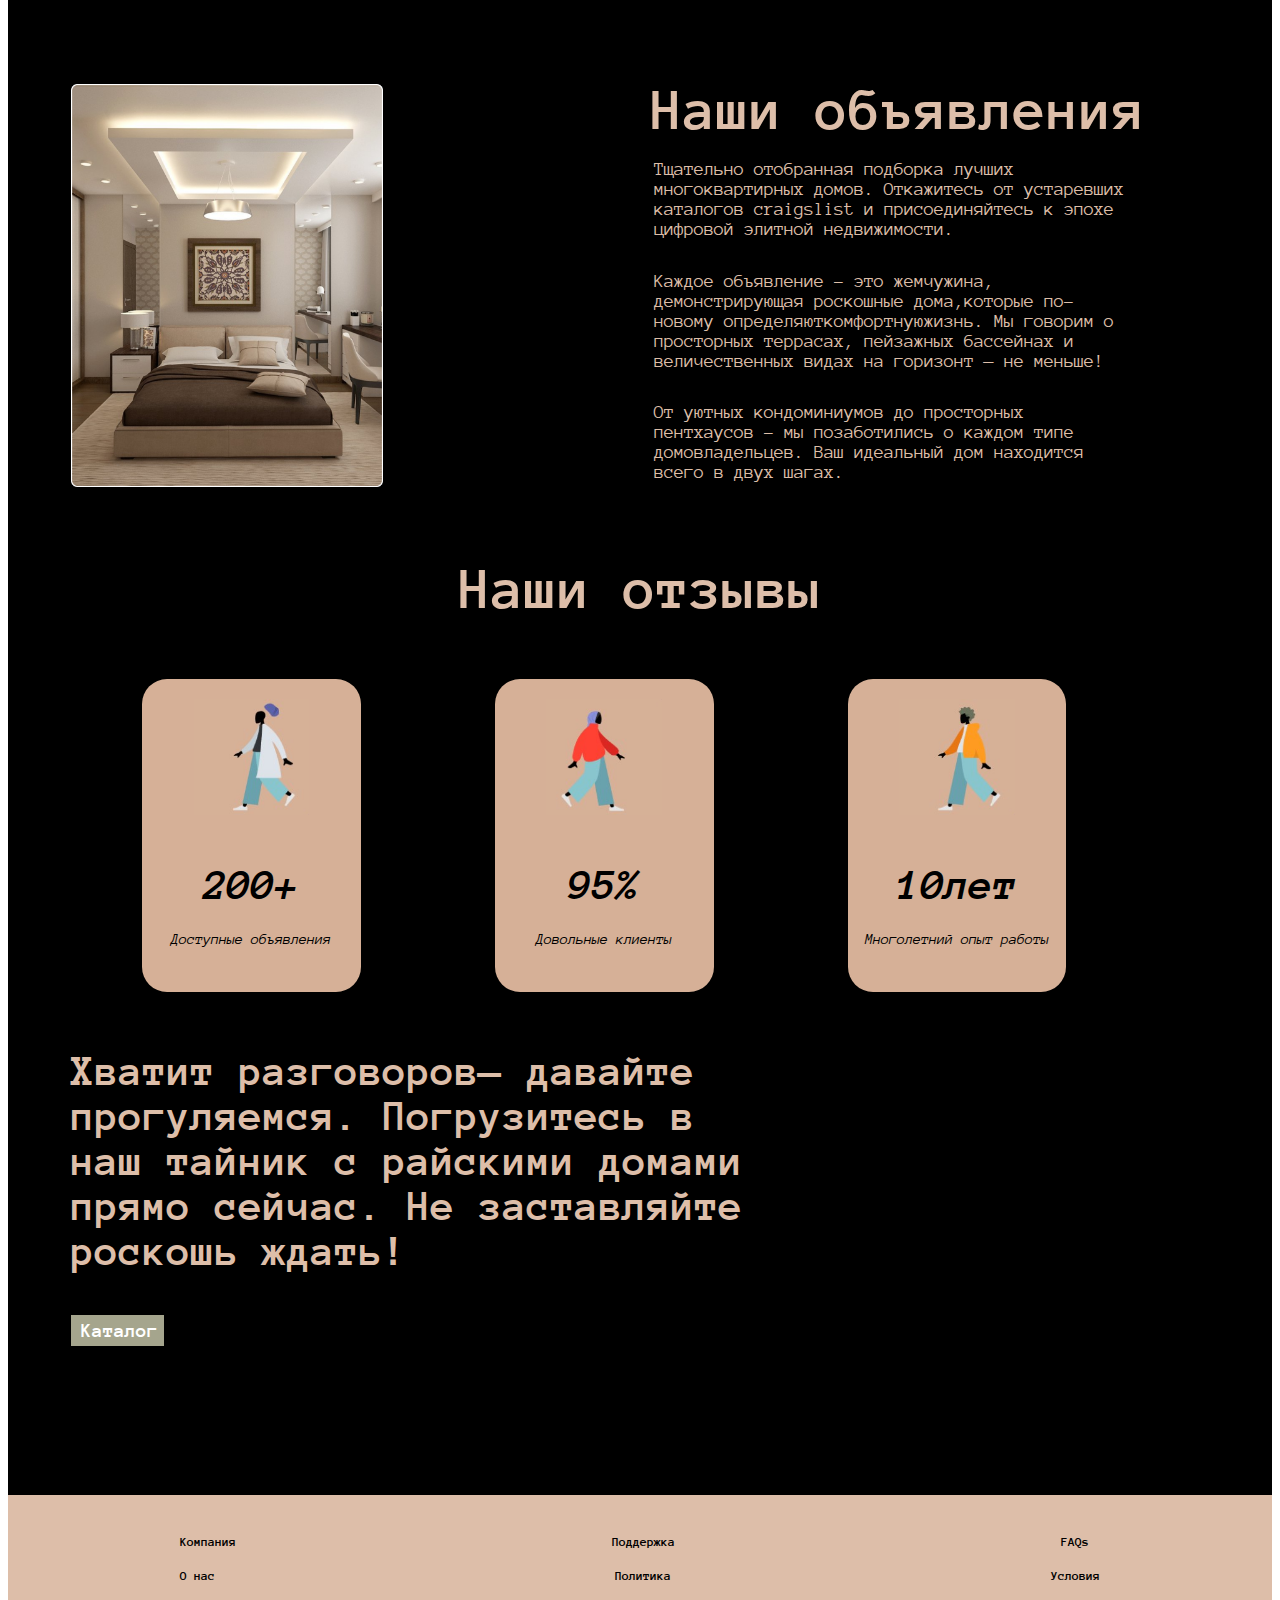
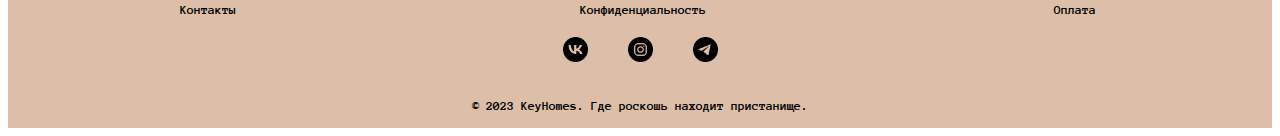
==== commit 215079ac: "Add files via upload" ====
--- a/index.html
+++ b/index.html
@@ -13,7 +13,7 @@
             <div class="main-nav">
                 <ul class="ul-main">
                     <li class="nav-p">Главная</li>
-                    <li class="nav-p"><a href="indexsecond.html">Квартиры</a></li>
+                    <li class="nav-p"><a href="indexsecond.html" class="ddd">Квартиры</a></li>
                     <li class="nav-p pp">Контакты</li>
                 </ul>
             </div>
@@ -55,7 +55,7 @@
         <div class="h2">
             <p class="h222" >Наши объявления</p>
         </div>
-        <div class="gg">
+        <div class="gg ggg">
             <p class="p2 gg"><br><br><br><br>Тщательно отобранная подборка
                 лучших многоквартирных домов.
                 Откажитесь от устаревших
--- a/style/stylemain.css
+++ b/style/stylemain.css
@@ -42,8 +42,11 @@
     
 }
 .main-nav{
-    margin-top: -2.09375rem;
-}
+    margin-top: -3.09375rem;
+    display: flex;
+    justify-content: center;
+}
+
 
 .main-h{
     text-align: center;
@@ -53,13 +56,15 @@
     font-size: var(--fs-h1);
 }
 
-.nav-p{
-    margin-left: 9rem;
-    margin-right: -4rem;
+.nav-p {
+
     color: var(--clr-sec);
     font-weight: var(--fw-b);
     font-size: 0.8rem;
-
+    padding: 0px 3rem;
+}
+.ddd{
+    font-size: 0.8rem;
 }
 .info-first{
     width: 100%;
@@ -660,11 +665,17 @@
         font-size: 10px;
     }
     .nav-p {
-        margin-left: 8rem;
-        margin-right: -4rem;
         color: var(--clr-sec);
         font-weight: var(--fw-b);
         font-size: 0.8rem;
+        padding: 0px 2rem;
+    }
+    .ul-main{
+        padding-left: 0;
+    }
+    .black {
+        height: 11.625rem;
+        width: 34.4rem;
     }
     
 }
@@ -678,7 +689,7 @@
     }
 
 }
-@media (max-width: 426px) {
+@media (max-width: 425px) {
     .catalog-p {
         font-weight: var(--fw-b);
         font-size: 2.4rem;
@@ -692,9 +703,31 @@
         font-size: 1.6rem;
         width: 33rem;
     }
+    .gg{
+        width: 33rem;
+    }
+    .p22{
+        margin-top: 15rem;
+    }
+    .p222{
+        margin-top: 11rem;
+    }
+
+    .anno{
+        height: 85rem;
+    }
+}
+@media (max-width: 380px) {
+    .ggg{
+        margin-left: 1rem;
+    }
+    .h222{
+        margin-left: 0;
+    }
+    .h2 {
+        width:100%; 
+    }
     
-}
-@media (max-width: 380px) {
     .catalog-p {
         font-weight: var(--fw-b);
         font-size: 2.4rem;
@@ -720,7 +753,7 @@
     }
     .gg {
         font-size: 1.6rem;
-        width: 27rem;
+        width: 28rem;
     }
     .p222 {
         margin-top: 10rem;
@@ -749,10 +782,16 @@
         margin-left: 3.125rem;
         padding-top: 6rem;
     }
+    .gg{
+        width: 80%;
+    }
+    .ggg{
+        margin: 0 auto;
+    }
 }
 @media (max-width: 380px) {
     .h222 {
         font-size: 3rem;
-        margin-left: -25rem;
-    }
-}
+        margin: 2rem auto;
+    }
+}
